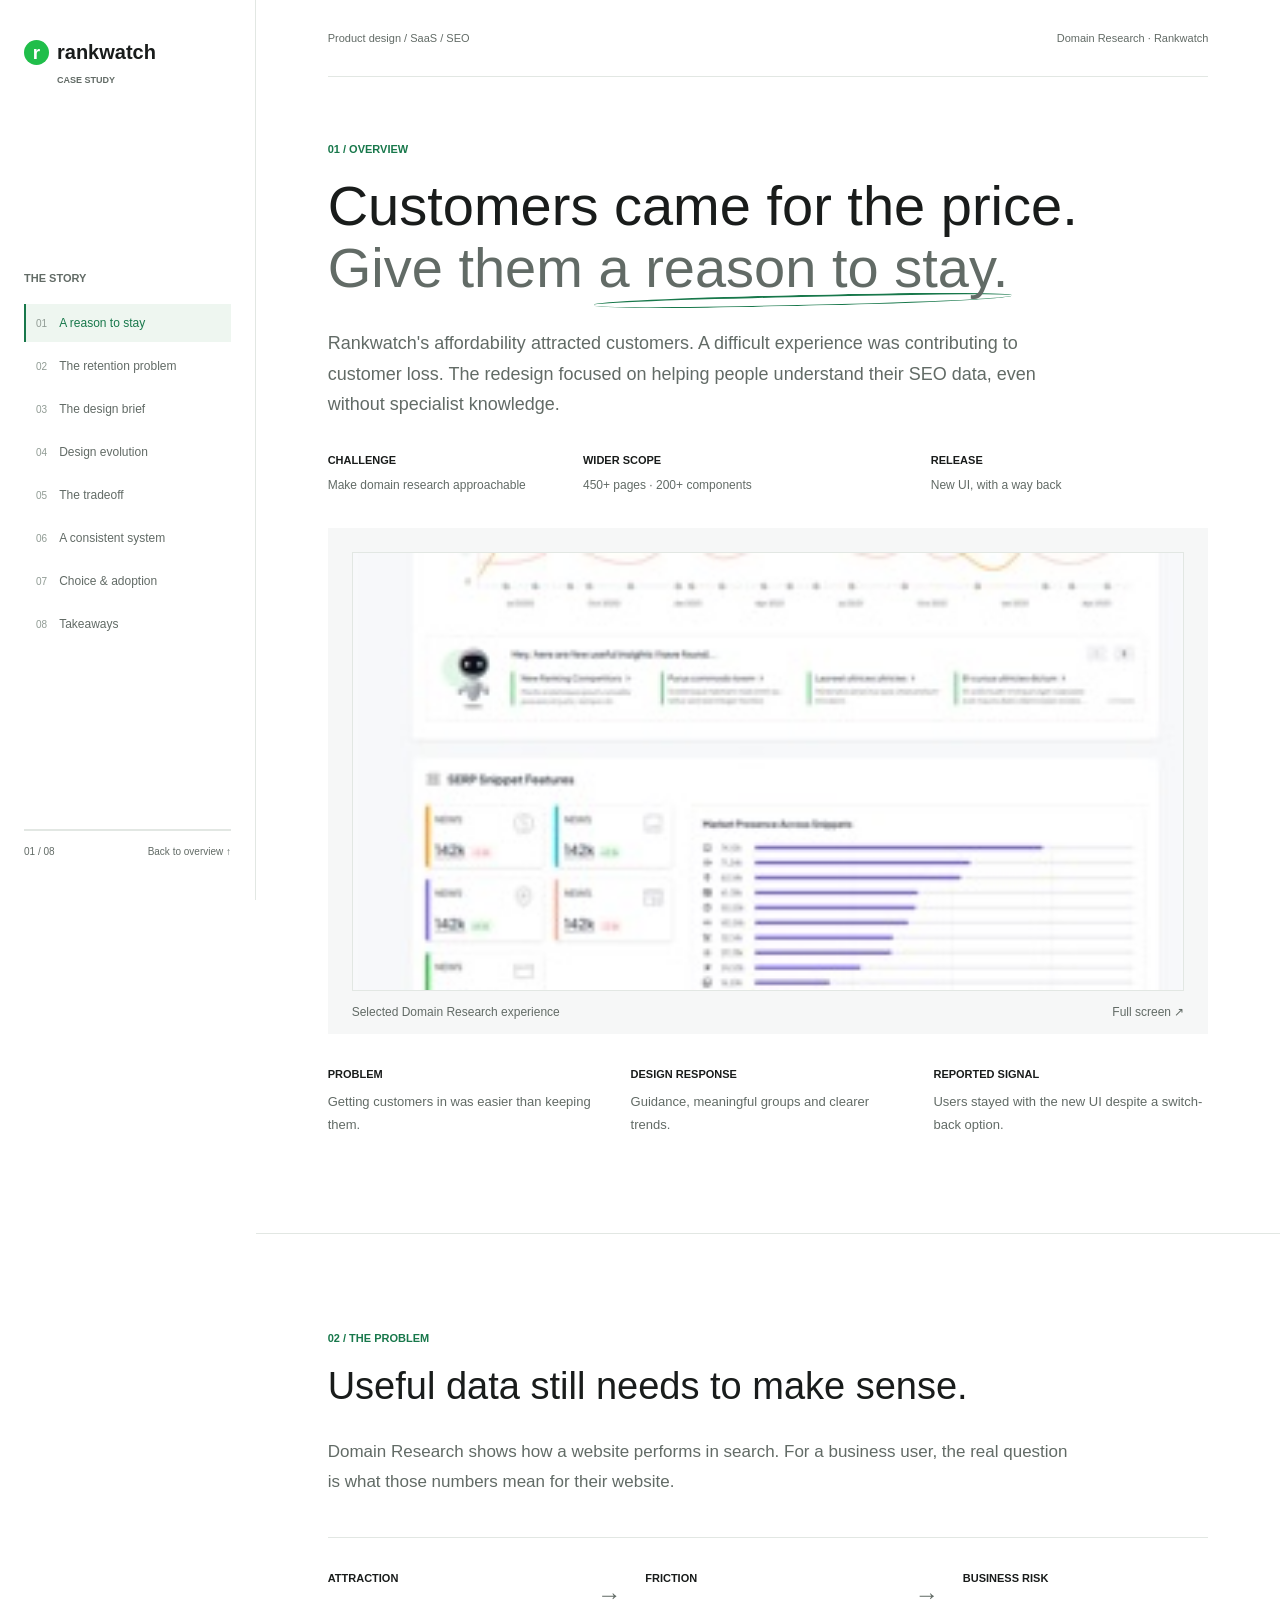
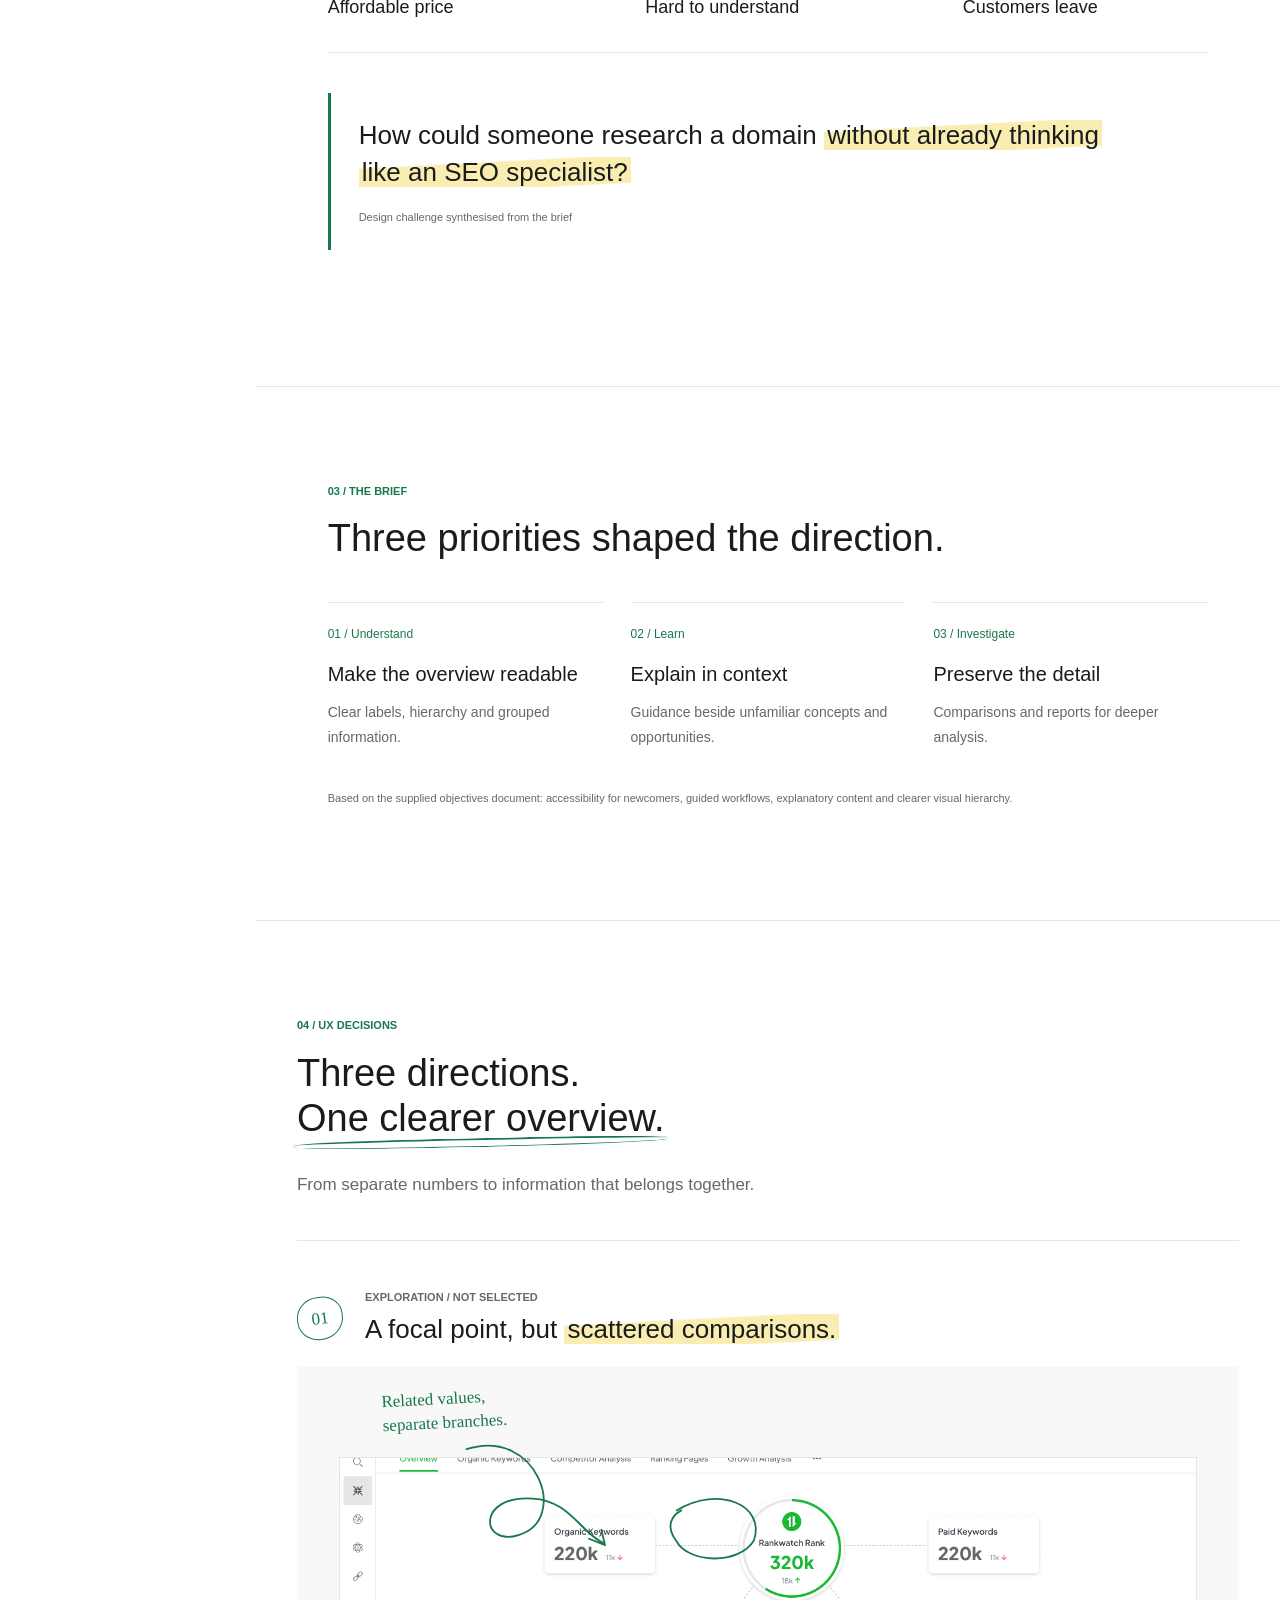
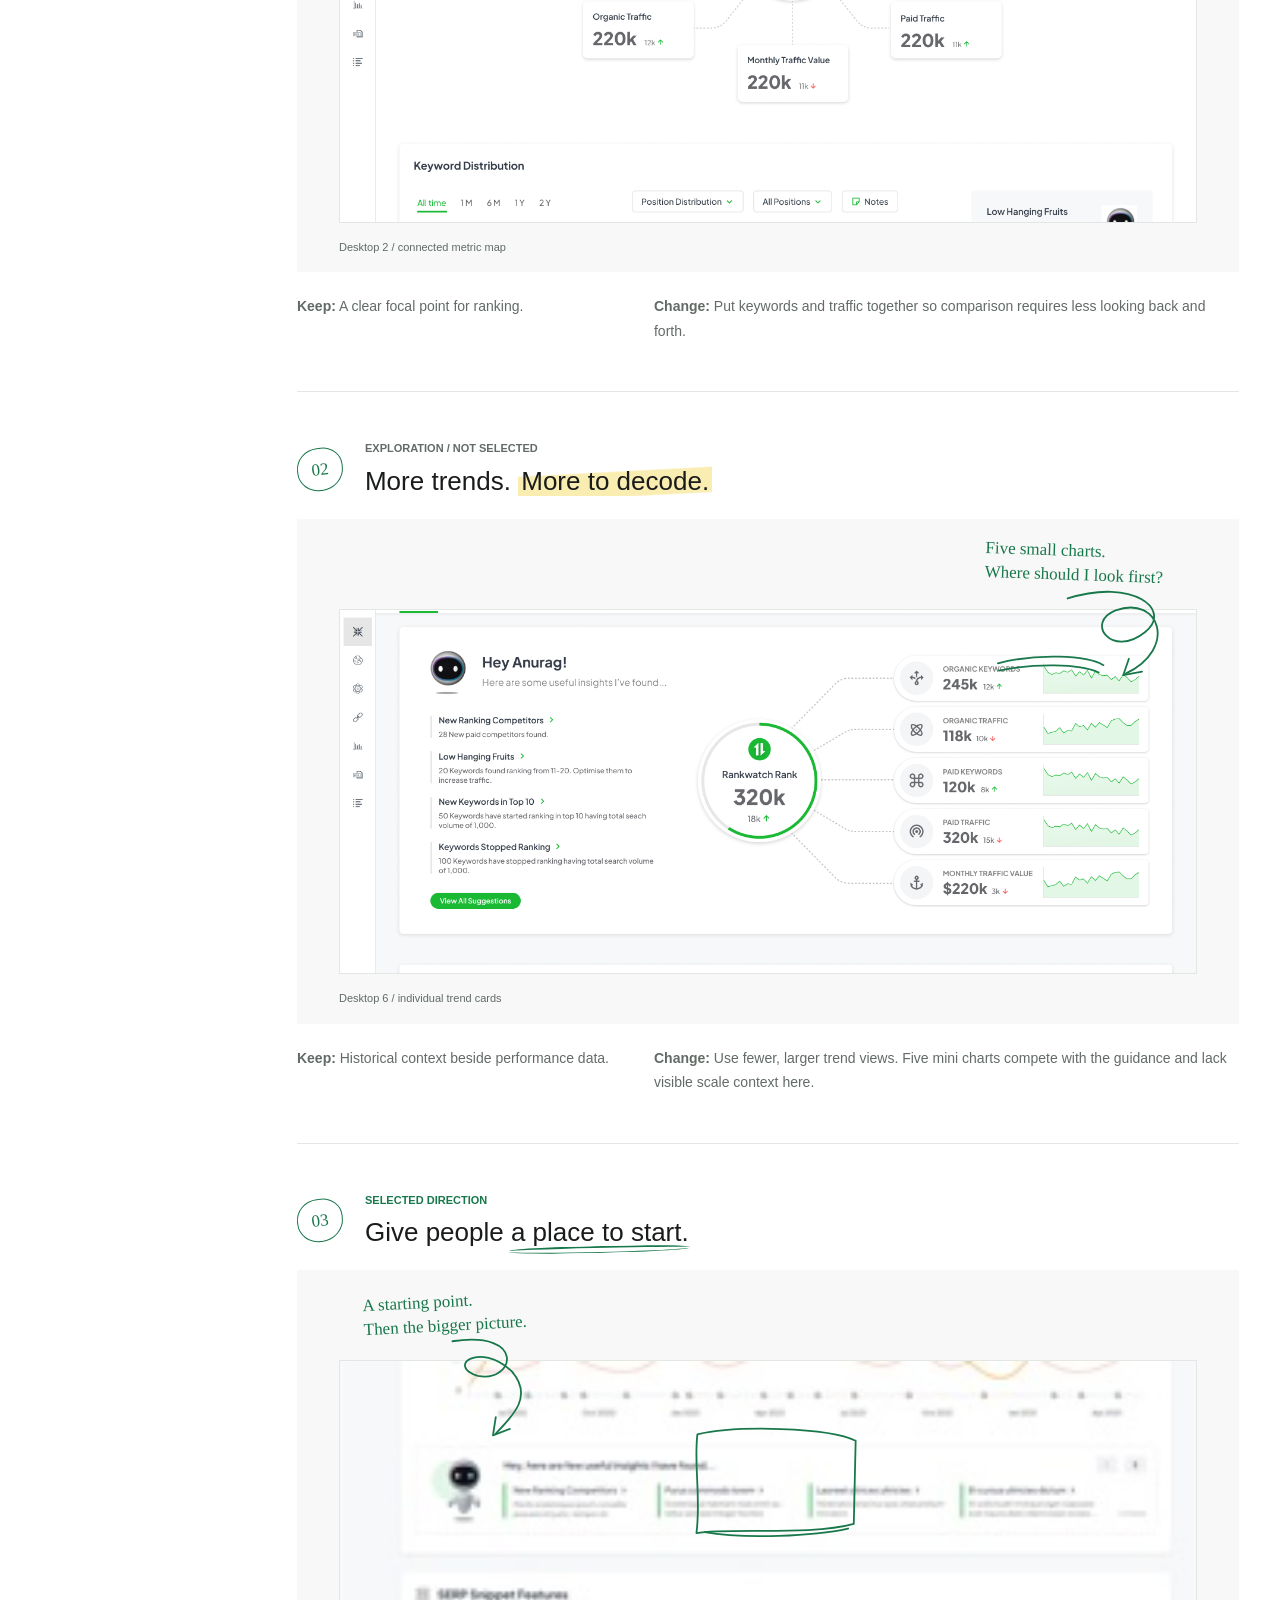
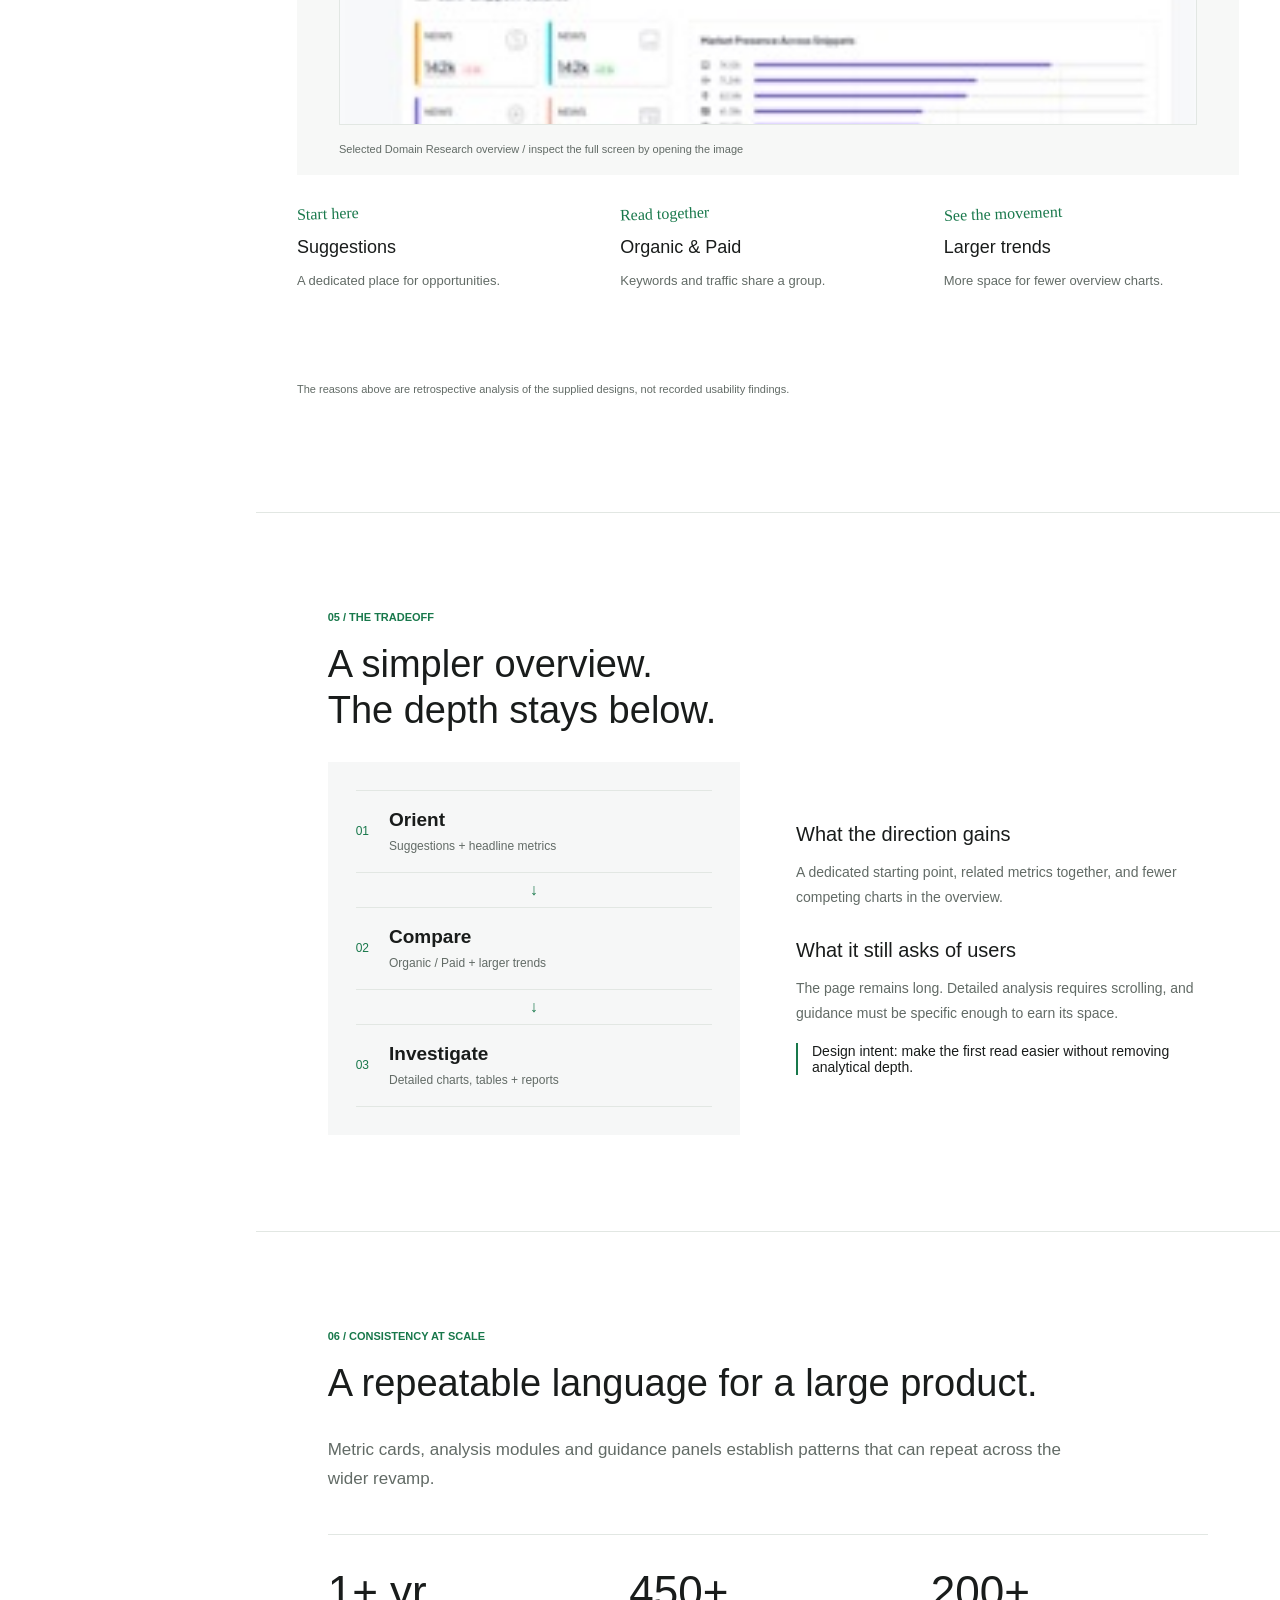
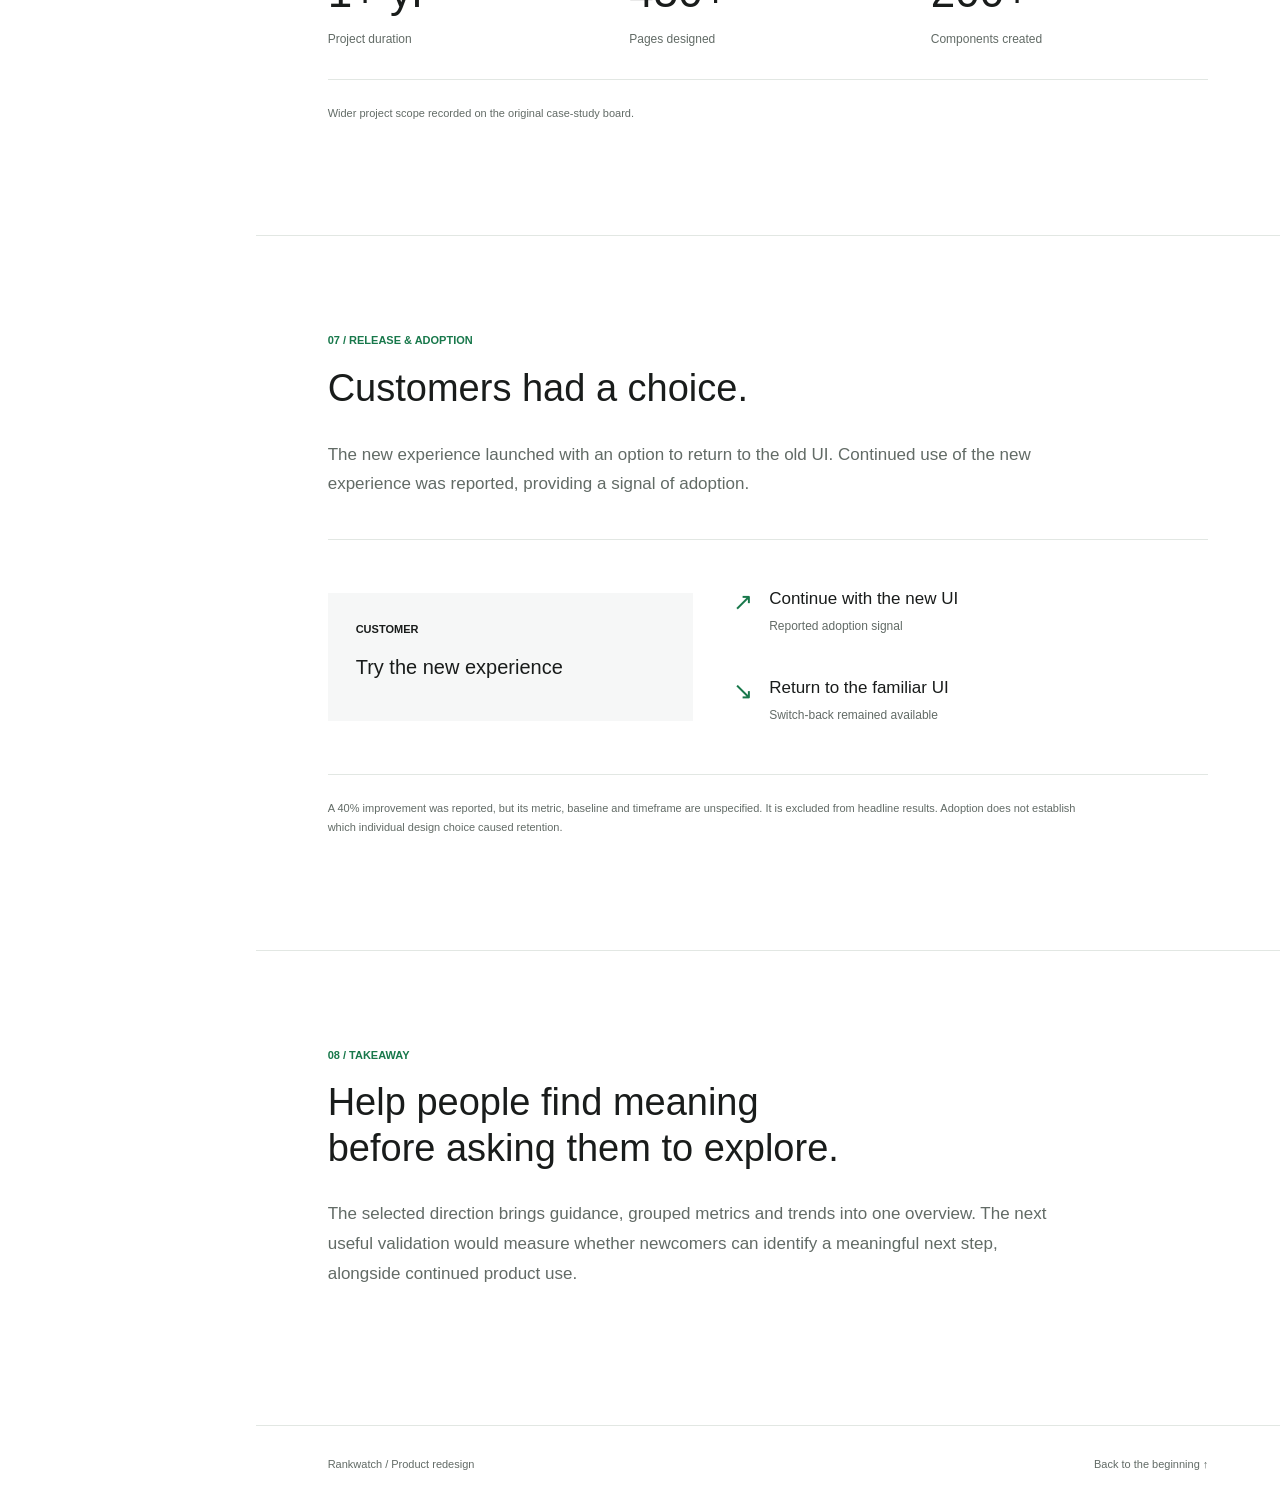
==== index.html @ 12c207bf "Add files via upload" ====
<!doctype html>
<html lang="en"><head><meta charset="utf-8"><meta name="viewport" content="width=device-width, initial-scale=1"><title>Rankwatch — A reason to stay</title><meta name="description" content="Making Domain Research more approachable through guidance, clearer hierarchy and grouped data."><link rel="stylesheet" href="styles.css"><script src="script.js" defer></script></head>
<body><a class="skip" href="#overview">Skip to case study</a>
<aside class="sidebar"><a class="wordmark" href="#overview"><span class="logo">r</span> rankwatch<span class="project-tag">CASE STUDY</span></a><div class="sidebar-middle"><p class="label">The story</p><nav aria-label="Case study chapters">
<a href="#overview"><span>01</span> A reason to stay</a><a href="#problem"><span>02</span> The retention problem</a><a href="#evidence"><span>03</span> The design brief</a><a href="#exploration"><span>04</span> Design evolution</a><a href="#decisions"><span>05</span> The tradeoff</a><a href="#system"><span>06</span> A consistent system</a><a href="#outcome"><span>07</span> Choice &amp; adoption</a><a href="#reflection"><span>08</span> Takeaways</a>
</nav></div><div class="sidebar-bottom"><div class="progress-track"><div id="progress"></div></div><p><span id="chapter-count">01 / 08</span><a href="#overview">Back to overview ↑</a></p></div></aside>
<main>
<section id="overview" class="chapter opening">
<div class="chapter-meta"><span>Product design / SaaS / SEO</span><span>Domain Research · Rankwatch</span></div>
<p class="label accent">01 / Overview</p><h1>Customers came for the price.<br><span>Give them <span class="pen-underline">a reason to stay.</span></span></h1>
<p class="lead">Rankwatch's affordability attracted customers. A difficult experience was contributing to customer loss. The redesign focused on helping people understand their SEO data, even without specialist knowledge.</p>
<div class="project-facts"><div><span class="label">Challenge</span><p>Make domain research approachable</p></div><div><span class="label">Wider scope</span><p>450+ pages · 200+ components</p></div><div><span class="label">Release</span><p>New UI, with a way back</p></div></div>
<figure class="product-image hero-image"><a href="assets/domain-research.png" target="_blank" rel="noopener"><img src="assets/domain-overview-crop.jpg" alt="Selected Domain Research screen with guidance, grouped metrics and trends" fetchpriority="high"></a><figcaption><span>Selected Domain Research experience</span><a href="assets/domain-research.png" target="_blank" rel="noopener">Full screen ↗</a></figcaption></figure>
<div class="snapshot"><div><span class="label">Problem</span><p>Getting customers in was easier than keeping them.</p></div><div><span class="label">Design response</span><p>Guidance, meaningful groups and clearer trends.</p></div><div><span class="label">Reported signal</span><p>Users stayed with the new UI despite a switch-back option.</p></div></div>
</section>
<section id="problem" class="chapter"><p class="label accent">02 / The problem</p><h2>Useful data still needs to make sense.</h2><p class="intro">Domain Research shows how a website performs in search. For a business user, the real question is what those numbers mean for their website.</p>
<div class="business-flow" aria-label="Business problem"><div><span class="label">Attraction</span><h3>Affordable price</h3></div><span aria-hidden="true">→</span><div><span class="label">Friction</span><h3>Hard to understand</h3></div><span aria-hidden="true">→</span><div><span class="label">Business risk</span><h3>Customers leave</h3></div></div>
<blockquote>How could someone research a domain <mark>without already thinking like an SEO specialist?</mark><cite>Design challenge synthesised from the brief</cite></blockquote></section>
<section id="evidence" class="chapter"><p class="label accent">03 / The brief</p><h2>Three priorities shaped the direction.</h2>
<div class="three-columns"><article><span class="number">01 / Understand</span><h3>Make the overview readable</h3><p>Clear labels, hierarchy and grouped information.</p></article><article><span class="number">02 / Learn</span><h3>Explain in context</h3><p>Guidance beside unfamiliar concepts and opportunities.</p></article><article><span class="number">03 / Investigate</span><h3>Preserve the detail</h3><p>Comparisons and reports for deeper analysis.</p></article></div>
<p class="source-note">Based on the supplied objectives document: accessibility for newcomers, guided workflows, explanatory content and clearer visual hierarchy.</p></section>
<section id="exploration" class="chapter evolution-section">
<p class="label accent">04 / UX decisions</p><h2>Three directions.<br><span class="pen-underline">One clearer overview.</span></h2>
<p class="intro">From separate numbers to information that belongs together.</p>
<article class="design-study">
<div class="study-heading"><span class="sketch-index">01</span><div><p class="label">Exploration / Not selected</p><h3>A focal point, but <mark>scattered comparisons.</mark></h3></div></div>
<figure class="annotated-study">
<div class="study-crop"><a href="assets/alternative-connected.png" target="_blank" rel="noopener"><img src="assets/alternative-connected.png" alt="Connected map exploration: organic keywords and traffic are on separate branches" loading="lazy"></a></div>
<div class="margin-note note-map">Related values,<br>separate branches.</div>
<svg class="sketch-overlay" viewBox="0 0 1000 500" preserveAspectRatio="none" aria-hidden="true"><path d="M180 90 C255 65 290 168 235 184 C195 197 190 140 250 144 C290 146 302 183 326 193"/><path d="m310 188 17 7 -4 -17"/><path d="M403 157 C447 129 498 151 485 190 C469 217 416 215 403 191 C391 175 397 163 408 157"/></svg>
<figcaption>Desktop 2 / connected metric map</figcaption>
</figure>
<div class="study-reason"><p><strong>Keep:</strong> A clear focal point for ranking.</p><p><strong>Change:</strong> Put keywords and traffic together so comparison requires less looking back and forth.</p></div>
</article>
<article class="design-study">
<div class="study-heading"><span class="sketch-index">02</span><div><p class="label">Exploration / Not selected</p><h3>More trends. <mark>More to decode.</mark></h3></div></div>
<figure class="annotated-study">
<div class="study-crop"><a href="assets/alternative-trends.png" target="_blank" rel="noopener"><img src="assets/alternative-trends.png" alt="Trend-card exploration with five individual small charts alongside the suggestions" loading="lazy"></a></div>
<div class="margin-note note-trends">Five small charts.<br>Where should I look first?</div>
<svg class="sketch-overlay" viewBox="0 0 1000 500" preserveAspectRatio="none" aria-hidden="true"><path d="M818 87 C888 64 930 100 900 124 C865 153 836 113 869 100 C916 83 935 142 880 169"/><path d="m883 153 -6 18 20 -4"/><path d="M744 158 C785 147 838 149 856 160 M745 166 C782 158 830 158 851 168"/></svg>
<figcaption>Desktop 6 / individual trend cards</figcaption>
</figure>
<div class="study-reason"><p><strong>Keep:</strong> Historical context beside performance data.</p><p><strong>Change:</strong> Use fewer, larger trend views. Five mini charts compete with the guidance and lack visible scale context here.</p></div>
</article>
<article class="design-study selected-study">
<div class="study-heading"><span class="sketch-index">03</span><div><p class="label accent">Selected direction</p><h3>Give people <span class="pen-underline">a place to start.</span></h3></div></div>
<figure class="annotated-study">
<div class="study-crop final-study-crop"><a href="assets/domain-research.png" target="_blank" rel="noopener"><img src="assets/domain-overview-crop.jpg" alt="Selected overview with suggestions, grouped organic and paid metrics and two larger trend charts" loading="lazy"></a></div>
<div class="margin-note note-final">A starting point.<br>Then the bigger picture.</div>
<svg class="sketch-overlay" viewBox="0 0 1000 500" preserveAspectRatio="none" aria-hidden="true"><path d="M165 78 C245 66 230 124 192 116 C158 105 194 78 228 111 C251 138 229 160 211 179"/><path d="m211 161 -3 20 18 -7"/><path d="M425 180 C465 170 565 172 593 187 L591 278 C546 291 459 282 424 288 C429 248 421 214 425 180"/><path d="M433 287 C476 295 549 291 585 283"/></svg>
<figcaption>Selected Domain Research overview / inspect the full screen by opening the image</figcaption>
</figure>
<div class="selected-principles"><div><span class="hand-label">Start here</span><h3>Suggestions</h3><p>A dedicated place for opportunities.</p></div><div><span class="hand-label">Read together</span><h3>Organic &amp; Paid</h3><p>Keywords and traffic share a group.</p></div><div><span class="hand-label">See the movement</span><h3>Larger trends</h3><p>More space for fewer overview charts.</p></div></div>
</article>
<p class="source-note">The reasons above are retrospective analysis of the supplied designs, not recorded usability findings.</p>
</section>
<section id="decisions" class="chapter"><p class="label accent">05 / The tradeoff</p><h2>A simpler overview.<br>The depth stays below.</h2>
<div class="tradeoff-layout"><div class="depth-diagram"><div class="depth-level"><span>01</span><div><strong>Orient</strong><small>Suggestions + headline metrics</small></div></div><span class="depth-arrow" aria-hidden="true">↓</span><div class="depth-level"><span>02</span><div><strong>Compare</strong><small>Organic / Paid + larger trends</small></div></div><span class="depth-arrow" aria-hidden="true">↓</span><div class="depth-level"><span>03</span><div><strong>Investigate</strong><small>Detailed charts, tables + reports</small></div></div></div>
<div class="tradeoff-copy"><h3>What the direction gains</h3><p>A dedicated starting point, related metrics together, and fewer competing charts in the overview.</p><h3>What it still asks of users</h3><p>The page remains long. Detailed analysis requires scrolling, and guidance must be specific enough to earn its space.</p><div class="ux-takeaway">Design intent: make the first read easier without removing analytical depth.</div></div></div></section>
<section id="system" class="chapter"><p class="label accent">06 / Consistency at scale</p><h2>A repeatable language for a large product.</h2><p class="intro">Metric cards, analysis modules and guidance panels establish patterns that can repeat across the wider revamp.</p><div class="metrics"><div><strong>1+ yr</strong><span>Project duration</span></div><div><strong>450+</strong><span>Pages designed</span></div><div><strong>200+</strong><span>Components created</span></div></div><p class="source-note">Wider project scope recorded on the original case-study board.</p></section>
<section id="outcome" class="chapter"><p class="label accent">07 / Release &amp; adoption</p><h2>Customers had a choice.</h2><p class="intro">The new experience launched with an option to return to the old UI. Continued use of the new experience was reported, providing a signal of adoption.</p>
<div class="rollout-diagram"><div class="rollout-start"><span class="label">Customer</span><h3>Try the new experience</h3></div><div class="rollout-branches"><div><span aria-hidden="true">↗</span><h3>Continue with the new UI</h3><p>Reported adoption signal</p></div><div><span aria-hidden="true">↘</span><h3>Return to the familiar UI</h3><p>Switch-back remained available</p></div></div></div>
<p class="source-note">A 40% improvement was reported, but its metric, baseline and timeframe are unspecified. It is excluded from headline results. Adoption does not establish which individual design choice caused retention.</p></section>
<section id="reflection" class="chapter"><p class="label accent">08 / Takeaway</p><h2>Help people find meaning<br>before asking them to explore.</h2><p class="intro">The selected direction brings guidance, grouped metrics and trends into one overview. The next useful validation would measure whether newcomers can identify a meaningful next step, alongside continued product use.</p>
</section>
<footer><span>Rankwatch / Product redesign</span><a href="#overview">Back to the beginning ↑</a></footer>
</main></body></html>
---- styles.css ----
:root{--paper:#fff;--surface:#f6f7f7;--ink:#191c1b;--muted:#626b66;--line:#e2e7e3;--accent:#18784b;--tint:#eef6f0;--pending:#916115;--pending-bg:#fcf7ec;--space:8px;--radius:6px;--sidebar:20%;font-family:Arial,Helvetica,sans-serif;color:var(--ink);background:var(--paper);font-size:16px;letter-spacing:0}
*{box-sizing:border-box}html{scroll-behavior:smooth}body{margin:0}a{color:inherit;text-decoration:none}a:hover{color:var(--accent)}a:focus-visible,summary:focus-visible{outline:2px solid var(--accent);outline-offset:5px}img{display:block;width:100%}p{line-height:1.75;color:var(--muted);margin:0 0 16px}h1,h2,h3{letter-spacing:0;font-weight:500;margin:0}h1{font-size:56px;line-height:1.12;max-width:900px}h1 span{color:var(--muted)}h2{font-size:38px;line-height:1.2;max-width:800px;margin-bottom:28px}h3{font-size:20px;line-height:1.35;margin-bottom:12px}strong{font-weight:600}figure{margin:0}figcaption{font-size:12px;line-height:1.6;color:var(--muted)}.label{display:block;font-size:11px;font-weight:600;text-transform:uppercase;line-height:1.6;margin-bottom:16px}.accent{color:var(--accent)}.skip{position:fixed;top:-100px;background:white;z-index:20;padding:12px}.skip:focus{top:8px}
.sidebar{position:fixed;width:var(--sidebar);height:100dvh;border-right:1px solid var(--line);padding:40px 24px;display:flex;flex-direction:column;background:white;z-index:5}.wordmark{display:flex;align-items:center;gap:8px;flex-wrap:wrap;font-size:20px;font-weight:600}.logo{width:25px;height:25px;border-radius:50%;background:#20be4a;color:white;display:grid;place-items:center;font-size:19px}.project-tag{font-size:9px;color:var(--muted);width:100%;padding-left:33px;margin-top:2px}.sidebar-middle{margin:auto 0}.sidebar nav{display:grid;gap:5px}.sidebar nav a{display:flex;gap:12px;align-items:center;font-size:12px;color:var(--muted);padding:12px 10px;border-left:2px solid transparent;transition:background .15s,color .15s}.sidebar nav a span{font-size:10px;color:#909b94;font-variant-numeric:tabular-nums}.sidebar nav a[aria-current]{color:var(--accent);background:var(--tint);border-left-color:var(--accent)}.sidebar-bottom p{display:flex;justify-content:space-between;gap:10px;font-size:10px;margin:12px 0 0}.progress-track{height:2px;background:var(--line)}#progress{height:100%;width:0;background:var(--accent)}main{margin-left:var(--sidebar)}.chapter{padding:96px 7%;border-bottom:1px solid var(--line);scroll-margin-top:24px}.opening{padding-top:32px}.chapter-meta{display:flex;justify-content:space-between;gap:16px;font-size:11px;color:var(--muted);padding-bottom:32px;border-bottom:1px solid var(--line);margin-bottom:64px}.lead{font-size:18px;line-height:1.7;max-width:730px;margin:28px 0 32px}.intro{font-size:17px;max-width:740px;margin-bottom:40px}.prose{max-width:720px}.project-facts{display:grid;grid-template-columns:1fr 1.4fr 1.2fr;gap:24px;margin:32px 0}.project-facts .label{margin-bottom:6px}.project-facts p{font-size:12px;margin:0}.product-image{background:var(--surface);padding:24px 24px 12px}.hero-image img{aspect-ratio:1.9;object-fit:cover;object-position:top;border:1px solid var(--line)}.product-image figcaption{display:flex;justify-content:space-between;gap:16px;padding-top:12px}.snapshot{display:grid;grid-template-columns:repeat(3,minmax(0,1fr));gap:28px;margin-top:32px}.snapshot .label{margin-bottom:8px}.snapshot p{font-size:13px;margin:0}
blockquote{margin:40px 0;padding:24px 0 24px 28px;border-left:3px solid var(--accent);font-size:26px;line-height:1.45;max-width:780px}cite{display:block;font-size:11px;font-style:normal;color:var(--muted);margin-top:18px}.three-columns{display:grid;grid-template-columns:repeat(3,minmax(0,1fr));gap:28px;margin:40px 0 24px}.three-columns article{border-top:1px solid var(--line);padding-top:24px}.three-columns p{font-size:14px}.number{font-size:12px;color:var(--accent);display:block;margin-bottom:20px;font-variant-numeric:tabular-nums}.source-note{font-size:11px;color:var(--muted);margin-top:24px;max-width:760px}.table-scroll{overflow:auto}table{width:100%;border-collapse:collapse;min-width:620px;text-align:left;font-size:13px;line-height:1.7}th{font-size:11px;color:var(--muted);font-weight:500;background:var(--surface)}th,td{padding:20px 18px;border-bottom:1px solid var(--line);vertical-align:top}td:first-child{font-weight:600;width:30%}.note{border-left:2px solid var(--pending);padding:20px 24px;background:var(--pending-bg);margin-top:28px}.note .label{color:var(--pending);margin-bottom:8px}.note p{font-size:13px;margin:0}.artifact-grid{display:grid;grid-template-columns:1fr 1fr;gap:24px}.artifact-grid figure>a{display:block;background:var(--surface);padding:20px}.artifact-grid img{height:360px;object-fit:cover;object-position:top;border:1px solid var(--line)}.artifact-grid figcaption{padding:20px 0}.artifact-grid .label{margin-bottom:8px}.artifact-grid figcaption p{font-size:14px}.comparison{display:grid;grid-template-columns:1fr 1fr;gap:40px;border-top:1px solid var(--line);padding-top:32px;margin-top:32px}.comparison .label{margin-bottom:12px}.comparison p{font-size:14px}details{border-top:1px solid var(--line);border-bottom:1px solid var(--line);padding:20px 0;margin-top:28px}summary{font-size:13px;cursor:pointer}details p{font-size:13px;margin:16px 0 0;max-width:730px}.decision{display:grid;grid-template-columns:1fr 1.15fr;gap:36px;padding:40px 0;border-top:1px solid var(--line)}.decision p{font-size:14px}.crop{background:var(--surface);padding:12px;align-self:start}.crop img{height:330px;object-fit:cover;object-position:top}.guidance-crop img{object-position:center 13%}.competitor-crop img{object-position:bottom}.metrics{display:grid;grid-template-columns:repeat(3,1fr);gap:24px;border-top:1px solid var(--line);border-bottom:1px solid var(--line);padding:32px 0}.metrics strong{display:block;font-size:44px;font-weight:500;margin-bottom:12px}.metrics span{font-size:12px;color:var(--muted)}.result{display:grid;grid-template-columns:1fr 1fr;gap:40px;background:var(--tint);padding:40px;margin-bottom:40px}.result strong{display:block;font-size:80px;font-weight:500;line-height:1.1;margin:18px 0}.result h3{font-size:18px}.result>p{align-self:end;font-size:13px;margin:0}.result .label{color:var(--accent)}.confirmation-list{padding:28px 0;border-top:1px solid var(--line)}ul{padding-left:20px;color:var(--muted);font-size:14px;line-height:2}.closing{display:flex;justify-content:space-between;gap:24px;margin-top:40px;font-size:13px;color:var(--accent)}footer{padding:32px 7%;display:flex;justify-content:space-between;gap:20px;color:var(--muted);font-size:11px}
.system-page{max-width:1000px;margin:0 auto;padding:64px 32px}.system-page header{display:flex;justify-content:space-between;border-bottom:1px solid var(--line);padding-bottom:24px;margin-bottom:64px;font-size:13px}.system-page section{padding:40px 0;border-bottom:1px solid var(--line)}.system-page h1{font-size:48px;margin-bottom:24px}.swatches{display:grid;grid-template-columns:repeat(6,1fr);gap:16px}.swatch i{display:block;height:72px;background:var(--swatch);border:1px solid var(--line);border-radius:var(--radius);margin-bottom:12px}.swatch span{display:block;font-size:11px;line-height:1.8}.type-sample{padding:20px 0}.token-row{display:flex;align-items:end;gap:24px;flex-wrap:wrap}.token-row div{font-size:12px}.token-row i{display:block;background:var(--tint);width:var(--size);height:var(--size);margin-bottom:12px}
@media(min-width:1600px){.chapter{padding-left:9%;padding-right:9%}}@media(max-width:1100px){:root{--sidebar:23%}.sidebar{padding:28px 14px}.sidebar nav a{font-size:11px;padding:10px 6px;gap:7px}h1{font-size:44px}h2{font-size:32px}.chapter{padding:72px 6%}.opening{padding-top:28px}.decision{grid-template-columns:1fr}.crop img{height:420px}.chapter-meta{margin-bottom:44px}.project-facts{grid-template-columns:1fr 1fr}.result{padding:28px}.sidebar-bottom p{flex-direction:column}}
@media(max-width:720px){.sidebar{position:sticky;top:0;width:100%;height:auto;padding:14px 18px;border-right:0;border-bottom:1px solid var(--line)}.wordmark{font-size:16px;flex-wrap:nowrap}.logo{width:21px;height:21px;font-size:16px}.project-tag{width:auto;padding-left:6px;font-size:8px}.sidebar-middle{margin:12px 0 0}.sidebar-middle>.label,.sidebar-bottom{display:none}.sidebar nav{display:flex;overflow-x:auto;gap:8px;scrollbar-width:none}.sidebar nav a{flex-shrink:0;padding:8px 10px;border-left:0;border-bottom:2px solid transparent;font-size:11px}.sidebar nav a[aria-current]{border-bottom-color:var(--accent)}main{margin:0}.chapter{padding:56px 22px;scroll-margin-top:112px}.opening{padding-top:24px}.chapter-meta{font-size:10px;margin-bottom:36px;padding-bottom:20px}h1{font-size:36px}h2{font-size:28px}h3{font-size:19px}.lead,.intro{font-size:16px}.project-facts{gap:16px}.project-facts div:last-child{grid-column:1/-1}.product-image{padding:10px}.hero-image img{aspect-ratio:1.25}.product-image figcaption{font-size:10px}.snapshot,.three-columns,.comparison,.result,.artifact-grid{grid-template-columns:1fr}.snapshot{gap:20px}.snapshot>div{padding-top:16px;border-top:1px solid var(--line)}blockquote{font-size:22px;padding-left:20px}.artifact-grid img{height:360px}.comparison{gap:24px}.decision{gap:16px}.crop img{height:300px}.metrics{gap:12px}.metrics strong{font-size:32px}.metrics span{font-size:10px}.result strong{font-size:64px}.result{gap:16px}.closing,footer{flex-direction:column}.swatches{grid-template-columns:repeat(2,1fr)}.system-page{padding:32px 22px}.system-page h1{font-size:36px}}
.decision-path{display:grid;grid-template-columns:1fr auto 1fr auto 1fr;gap:16px;align-items:center;margin:32px 0 16px;padding:24px 0;border-top:1px solid var(--line);border-bottom:1px solid var(--line)}.decision-path .label{margin-bottom:8px}.decision-path strong{font-size:15px;line-height:1.5;display:block}.path-arrow{font-size:24px;color:var(--muted)}.path-final{color:var(--accent)}.ux-takeaway{border-left:2px solid var(--accent);padding-left:14px;color:var(--ink);margin-top:18px}.final-direction{margin-top:32px;padding:28px;background:var(--tint)}.final-direction>.three-columns{margin-top:24px}.final-direction>p{font-size:14px;margin-bottom:0}@media(max-width:720px){.decision-path{grid-template-columns:1fr;gap:12px}.path-arrow{transform:rotate(90deg);width:max-content}.final-direction{padding:20px}}
.alternative-screen img{height:auto;aspect-ratio:1.32;object-fit:cover;object-position:top}.selected-screen{margin-top:32px}.selected-screen img{aspect-ratio:1.75;object-fit:cover;object-position:top}@media(max-width:720px){.selected-screen img{aspect-ratio:1.15}}
.business-flow{display:grid;grid-template-columns:1fr auto 1fr auto 1fr;align-items:center;gap:24px;padding:32px 0;border-block:1px solid var(--line)}.business-flow .label{margin-bottom:8px}.business-flow h3{margin:0;font-size:18px}.business-flow>span{font-size:24px;color:var(--muted)}
.evolution-section{padding-inline:4%}.evolution{position:relative}.evolution-stage{position:sticky;top:24px;min-height:500px;background:var(--paper);display:grid;grid-template-columns:minmax(135px,1fr) minmax(0,2.8fr) minmax(135px,1fr);align-items:center;gap:20px;padding:24px 0;z-index:2}.evolution-copy h3{font-size:20px}.evolution-copy p{font-size:13px;line-height:1.65}.evolution-copy .label{font-size:10px}.evolution-screen{min-width:0;border:1px solid var(--line);border-radius:6px;overflow:hidden;background:var(--surface)}.screen-top{display:flex;justify-content:space-between;align-items:center;padding:14px;font-size:10px;color:var(--muted);border-bottom:1px solid var(--line)}.stage-dots{display:flex;gap:5px}.stage-dots i{display:block;width:5px;height:5px;border-radius:50%;background:var(--line)}.stage-dots .is-active{background:var(--accent)}.screen-window{position:relative;aspect-ratio:1.2;overflow:hidden}.screen-window img{width:100%;height:100%;object-fit:cover;object-position:top}.annotation{position:absolute;display:grid;place-items:center;background:var(--accent);color:white;border:2px solid white;box-shadow:0 0 0 1px var(--accent);border-radius:50%;width:24px;height:24px;font-size:11px;transform:translate(-50%,-50%)}.annotation-key{padding:12px;display:grid;gap:6px;font-size:10px;color:var(--muted);min-height:52px}.evolution-steps{position:relative;padding-top:8vh}.evolution-step{min-height:65vh;padding-top:24px;border-top:1px solid var(--line);max-width:55%;margin-left:auto}.evolution-step>span{font-size:11px;color:var(--accent);display:block;margin-bottom:12px}.evolution-step h3{font-size:18px}.evolution-step p{font-size:13px}.evolution-step:last-child{min-height:75vh}.evolution-step:not(.is-active){color:var(--muted)}.tradeoff-layout{display:grid;grid-template-columns:1fr 1fr;gap:56px;align-items:center}.depth-diagram{padding:28px;background:var(--surface)}.depth-level{display:flex;gap:20px;align-items:center;border-block:1px solid var(--line);padding:18px 0}.depth-level>span{font-size:12px;color:var(--accent)}.depth-level strong{display:block;font-size:19px;margin-bottom:5px}.depth-level small{color:var(--muted);font-size:12px}.depth-arrow{display:block;color:var(--accent);text-align:center;padding:8px}.tradeoff-copy p{font-size:14px}.tradeoff-copy h3:not(:first-child){margin-top:28px}.tradeoff-copy .ux-takeaway{font-size:14px}.rollout-diagram{display:grid;grid-template-columns:1fr 1.3fr;align-items:center;gap:40px;padding:28px 0;border-block:1px solid var(--line)}.rollout-start{background:var(--surface);padding:28px}.rollout-branches>div{position:relative;padding:20px 0 20px 36px}.rollout-branches>div>span{position:absolute;left:0;font-size:24px;color:var(--accent)}.rollout-branches h3{font-size:17px;margin-bottom:5px}.rollout-branches p{font-size:12px;margin:0}
@media(max-width:1100px){.evolution-stage{grid-template-columns:minmax(120px,1fr) minmax(0,2.2fr) minmax(120px,1fr);gap:12px}.evolution-copy h3{font-size:17px}.evolution-copy p{font-size:12px}.tradeoff-layout{gap:28px}}
@media(max-width:850px){.evolution-stage{grid-template-columns:1fr 1fr;gap:16px;top:12px;min-height:0}.evolution-screen{grid-column:1/-1;grid-row:1;max-width:510px;width:100%;margin:auto}.screen-window{aspect-ratio:1.7}.evolution-copy h3{font-size:16px}.evolution-copy p{font-size:12px;margin-bottom:8px}.evolution-copy .label{margin-bottom:8px}.evolution-step{max-width:70%;min-height:75vh}.evolution-step:last-child{min-height:85vh}}
@media(max-width:720px){.business-flow{grid-template-columns:1fr;gap:16px}.business-flow>span{transform:rotate(90deg);width:max-content}.evolution-section{padding-inline:18px}.evolution-stage{top:108px;padding:12px 0;gap:12px}.evolution-copy h3{font-size:15px}.evolution-copy p{font-size:11px;line-height:1.5}.evolution-copy .label{font-size:9px}.evolution-copy .ux-takeaway{padding-left:8px;margin-top:8px}.screen-top{padding:10px}.annotation-key{font-size:9px;padding:8px;min-height:44px}.screen-window{aspect-ratio:1.6}.evolution-step{max-width:85%;min-height:80vh}.tradeoff-layout,.rollout-diagram{grid-template-columns:1fr;gap:24px}.rollout-diagram{padding-top:0}.depth-diagram{padding:20px}}
@media(max-height:650px){.evolution-stage{position:relative;top:0}.evolution-step{min-height:50vh}}
/* A single track controls the pinned panel and all three comparison states. */
.evolution{min-height:0}
.evolution-stage{position:sticky;top:var(--evolution-top,24px);height:var(--available-height,calc(100dvh - 48px));min-height:0;max-height:none;padding:16px 0;align-items:center}
.evolution-screen{width:100%;max-width:none}
.screen-window{aspect-ratio:auto;height:min(34vw,calc(var(--available-height,80dvh) - 125px));min-height:120px}
.evolution-steps{position:absolute;width:1px;height:1px;overflow:hidden;clip-path:inset(50%);padding:0}
.version-controls{display:flex;gap:6px}
.version-controls button{font:inherit;font-size:11px;cursor:pointer;width:30px;height:28px;border:1px solid var(--line);border-radius:4px;background:var(--paper);color:var(--muted)}
.version-controls button.is-active{background:var(--accent);border-color:var(--accent);color:white}
.version-controls button:focus-visible{outline:2px solid var(--accent);outline-offset:3px}
@media(max-width:850px){.evolution-stage{grid-template-columns:1fr 1fr;grid-template-rows:auto auto;align-content:center;gap:14px}.evolution-screen{max-width:510px}.screen-window{height:min(32vw,calc(var(--available-height,80dvh) * .43))}.evolution-copy .ux-takeaway{margin-bottom:0}}
@media(max-height:650px) and (min-width:851px){.evolution-copy p{font-size:11px;line-height:1.5}.evolution-copy h3{font-size:16px}.evolution-copy .label{margin-bottom:8px}.screen-window{height:calc(var(--available-height,80dvh) - 125px)}}
@media(max-width:850px) and (max-height:650px){.evolution-stage{gap:8px}.screen-window{min-height:70px;height:calc(var(--available-height,80dvh) * .28)}.evolution-copy p{font-size:10px;line-height:1.35}.evolution-copy h3{font-size:13px;margin-bottom:5px}.evolution-copy .label{font-size:8px;margin-bottom:4px}.annotation-key{min-height:0;padding:6px}.screen-top{padding:6px}}
/* Editorial marks stay selective so the product evidence remains legible. */
mark{background:linear-gradient(177deg,transparent 25%,#f9edb2 29%,#f9edb2 88%,transparent 92%);color:inherit;padding:0 .12em;box-decoration-break:clone;-webkit-box-decoration-break:clone}
.pen-underline{position:relative;display:inline-block;isolation:isolate}
.pen-underline:after{content:"";position:absolute;left:-1%;bottom:-.11em;width:102%;height:.15em;border-top:2px solid var(--accent);border-bottom:1px solid var(--accent);border-radius:47% 39% 54% 43%;transform:rotate(-1.2deg);pointer-events:none;z-index:-1}
.design-study{padding:48px 0;border-top:1px solid var(--line)}
.study-heading{display:flex;gap:22px;align-items:center;margin-bottom:20px}
.study-heading .label{margin-bottom:6px}.study-heading h3{font-size:26px;margin:0}
.sketch-index{flex-shrink:0;font-size:17px;font-family:"Bradley Hand","Segoe Print","Comic Sans MS",cursive;border:1.5px solid var(--accent);border-radius:48% 43% 51% 46%;width:46px;height:43px;display:grid;place-items:center;color:var(--accent);transform:rotate(-7deg)}
.annotated-study{position:relative;padding:90px 42px 0;background:#f7f8f7}
.study-crop{aspect-ratio:2.35;overflow:hidden;border:1px solid var(--line);background:white}
.study-crop img{width:100%;height:auto;display:block;transform:translateY(-14.5%)}
.final-study-crop img{transform:none}
.annotated-study figcaption{padding:16px 0;font-size:11px}
.sketch-overlay{position:absolute;inset:0 0 auto;width:100%;height:calc(100% - 48px);pointer-events:none;overflow:visible}
.sketch-overlay path{fill:none;stroke:var(--accent);stroke-width:1.8;stroke-linecap:round;stroke-linejoin:round;vector-effect:non-scaling-stroke}
.margin-note,.hand-label{font-family:"Bradley Hand","Segoe Print","Comic Sans MS",cursive;font-size:17px;line-height:1.4;color:var(--accent)}
.margin-note{position:absolute;top:20px;max-width:45%;transform:rotate(-3deg)}.note-map{left:9%}.note-trends{right:8%;transform:rotate(2deg)}.note-final{left:7%}
.study-reason{display:grid;grid-template-columns:1fr 1.8fr;gap:32px;padding-top:22px}.study-reason p{font-size:14px;margin:0}
.selected-principles{display:grid;grid-template-columns:repeat(3,1fr);gap:28px;padding-top:28px}
.selected-principles h3{font-size:18px;margin:10px 0}.selected-principles p{font-size:13px}.hand-label{display:inline-block;font-size:16px;transform:rotate(-2deg)}
@media(max-width:720px){.study-heading{gap:14px}.study-heading h3{font-size:22px}.annotated-study{padding:75px 12px 0}.study-crop{aspect-ratio:1.55}.sketch-overlay{height:calc(100% - 60px)}.margin-note{font-size:14px;top:14px;max-width:68%}.study-reason,.selected-principles{grid-template-columns:1fr;gap:16px}.selected-principles>div{border-bottom:1px solid var(--line)}.design-study{padding:32px 0}.sketch-index{width:36px;height:35px;font-size:14px}}
@media(max-width:720px){
  main,.chapter,.study-heading>div,.project-facts>div{min-width:0}
  .chapter{padding:44px 20px}
  .opening{padding-top:20px}
  h1{font-size:34px;line-height:1.18}
  h2{font-size:27px;line-height:1.25}
  h1,h2,h3,p,figcaption{overflow-wrap:break-word}
  .pen-underline{display:inline;box-decoration-break:clone;-webkit-box-decoration-break:clone;text-decoration:underline;text-decoration-color:var(--accent);text-decoration-thickness:2px;text-underline-offset:6px}
  .pen-underline:after{display:none}
  .sidebar{padding:12px 16px}
  .sidebar nav{max-width:100%;scroll-padding-inline:8px}
  .sidebar nav a{min-height:44px;font-size:12px;align-items:center}
  .sidebar-middle{margin-top:8px}
  .chapter-meta{flex-wrap:wrap;gap:8px}
  .project-facts{grid-template-columns:1fr;gap:16px}
  .project-facts div:last-child{grid-column:auto}
  .project-facts p{font-size:13px}
  .product-image figcaption{flex-wrap:wrap}
  .product-image figcaption a{padding:6px 0}
  .study-heading{align-items:flex-start}
  .study-heading h3{font-size:21px;line-height:1.4}
  .annotated-study{padding:70px 10px 0}
  .study-crop{aspect-ratio:2.35}
  .margin-note{max-width:75%;font-size:14px}
  .annotated-study figcaption{font-size:11px;line-height:1.6}
  .study-reason p,.tradeoff-copy p{font-size:15px}
  .business-flow{gap:12px}
  .metrics{grid-template-columns:repeat(3,minmax(0,1fr));gap:10px;padding:24px 0}
  .metrics strong{font-size:29px}
  .metrics span{font-size:11px;line-height:1.5;display:block}
  .rollout-start{padding:22px}
  footer{padding:24px 20px}
  footer a{display:inline-flex;align-items:center;min-height:44px}
}
@media(max-width:360px){h1{font-size:30px}h2{font-size:25px}.chapter{padding-inline:16px}.study-heading{gap:10px}.metrics strong{font-size:26px}}
@media(prefers-reduced-motion:reduce){html{scroll-behavior:auto}*{transition:none!important}}
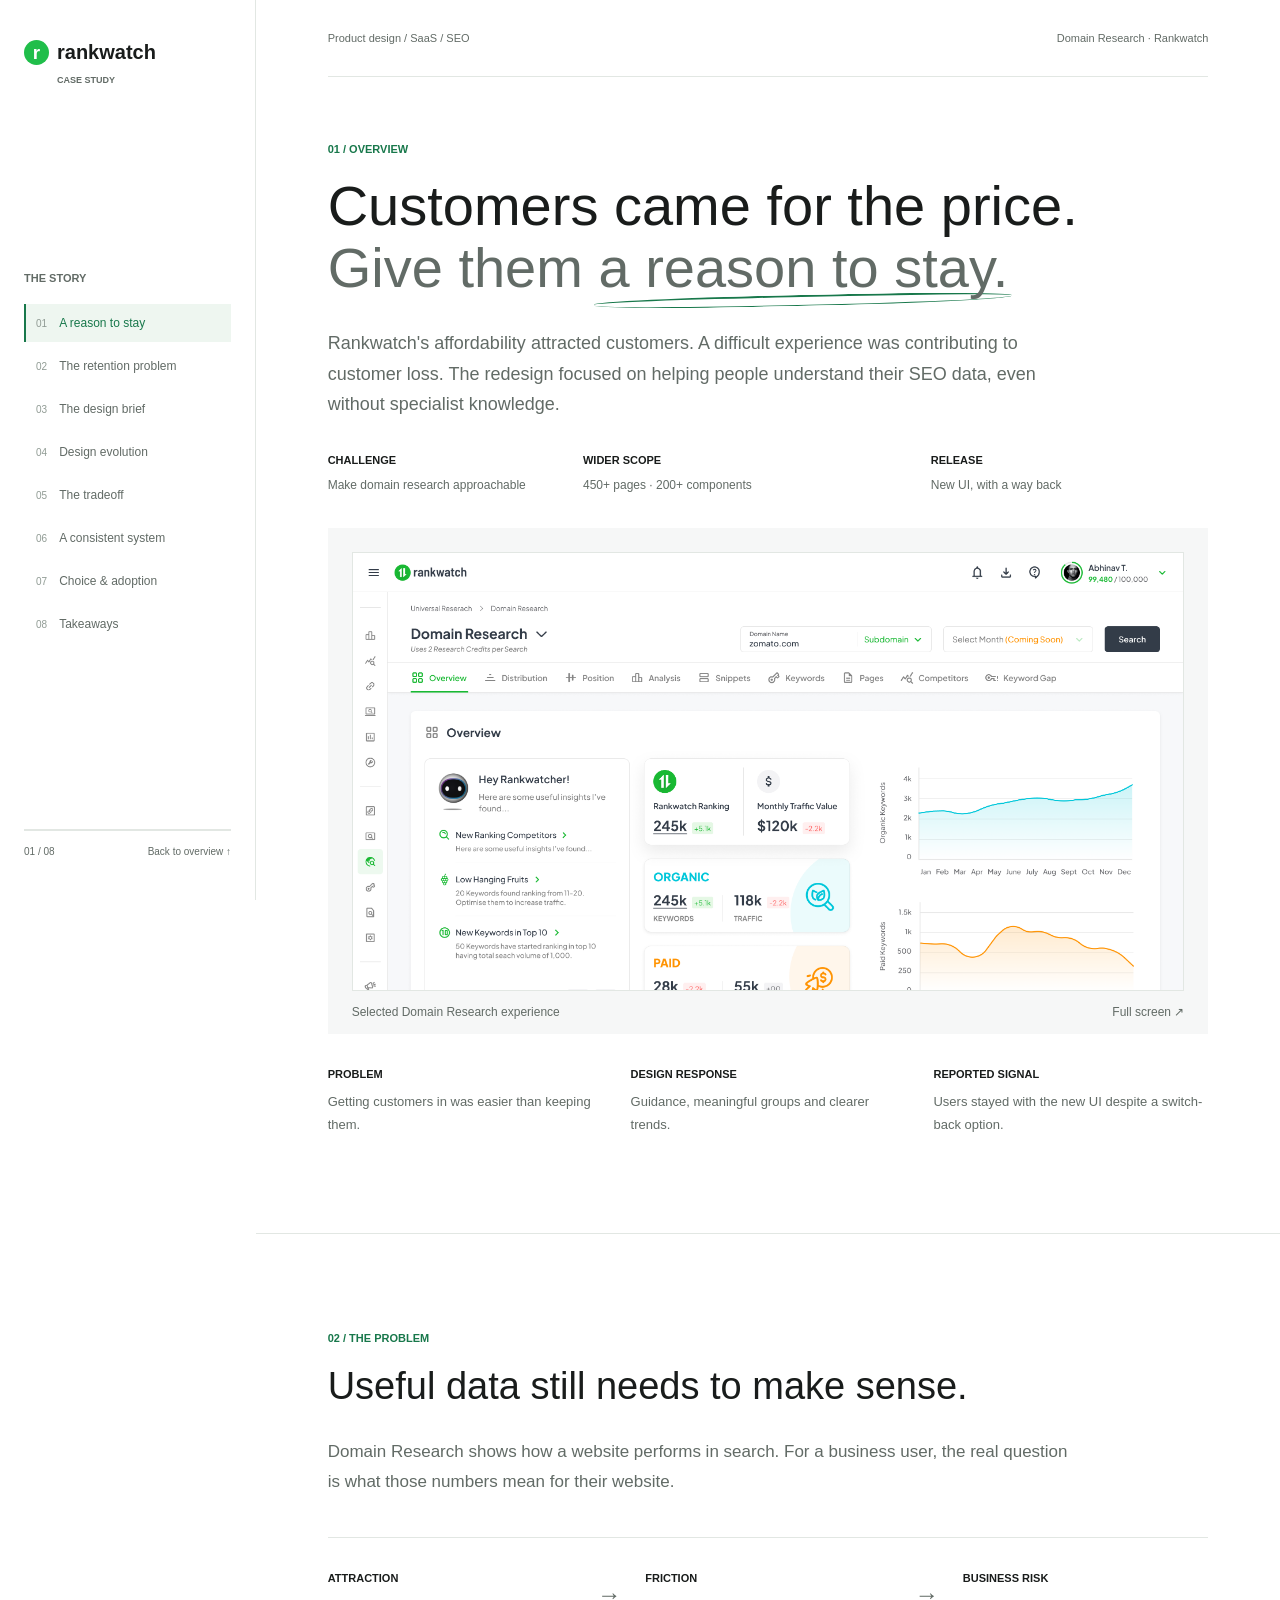
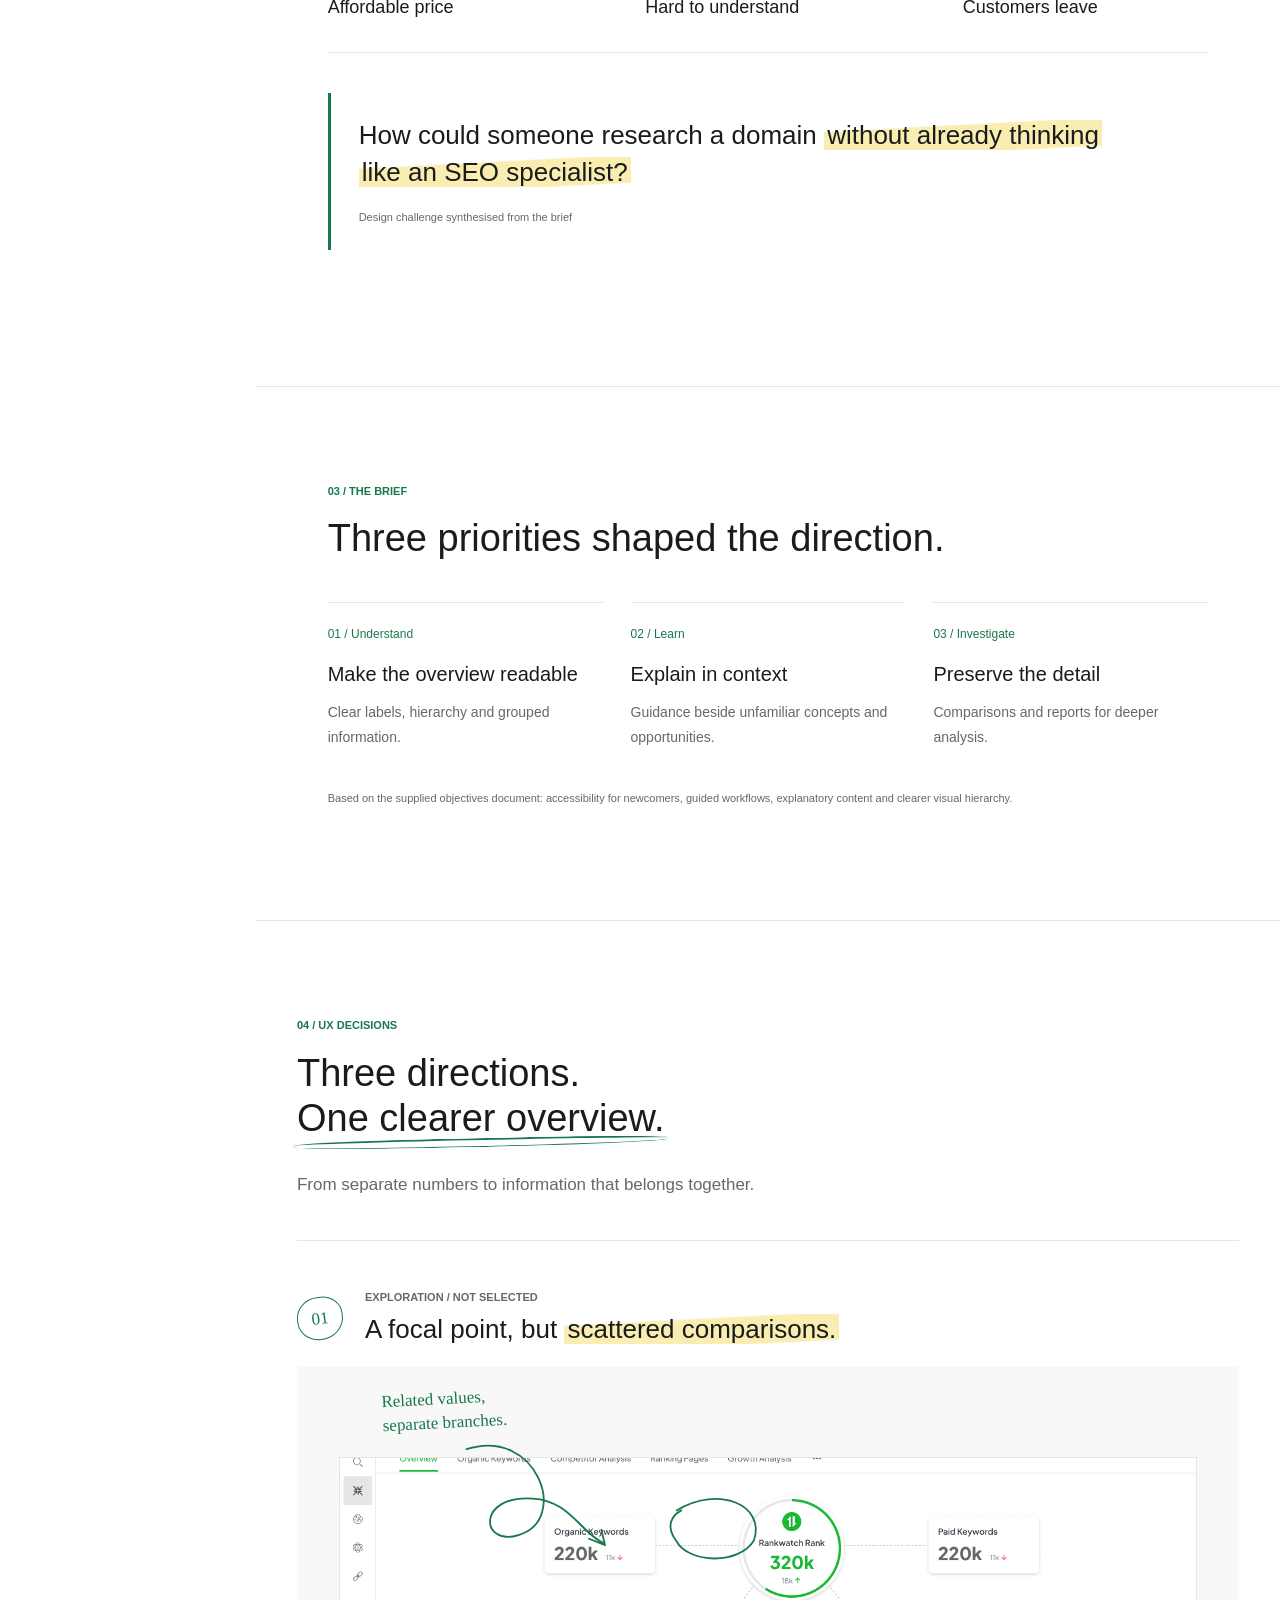
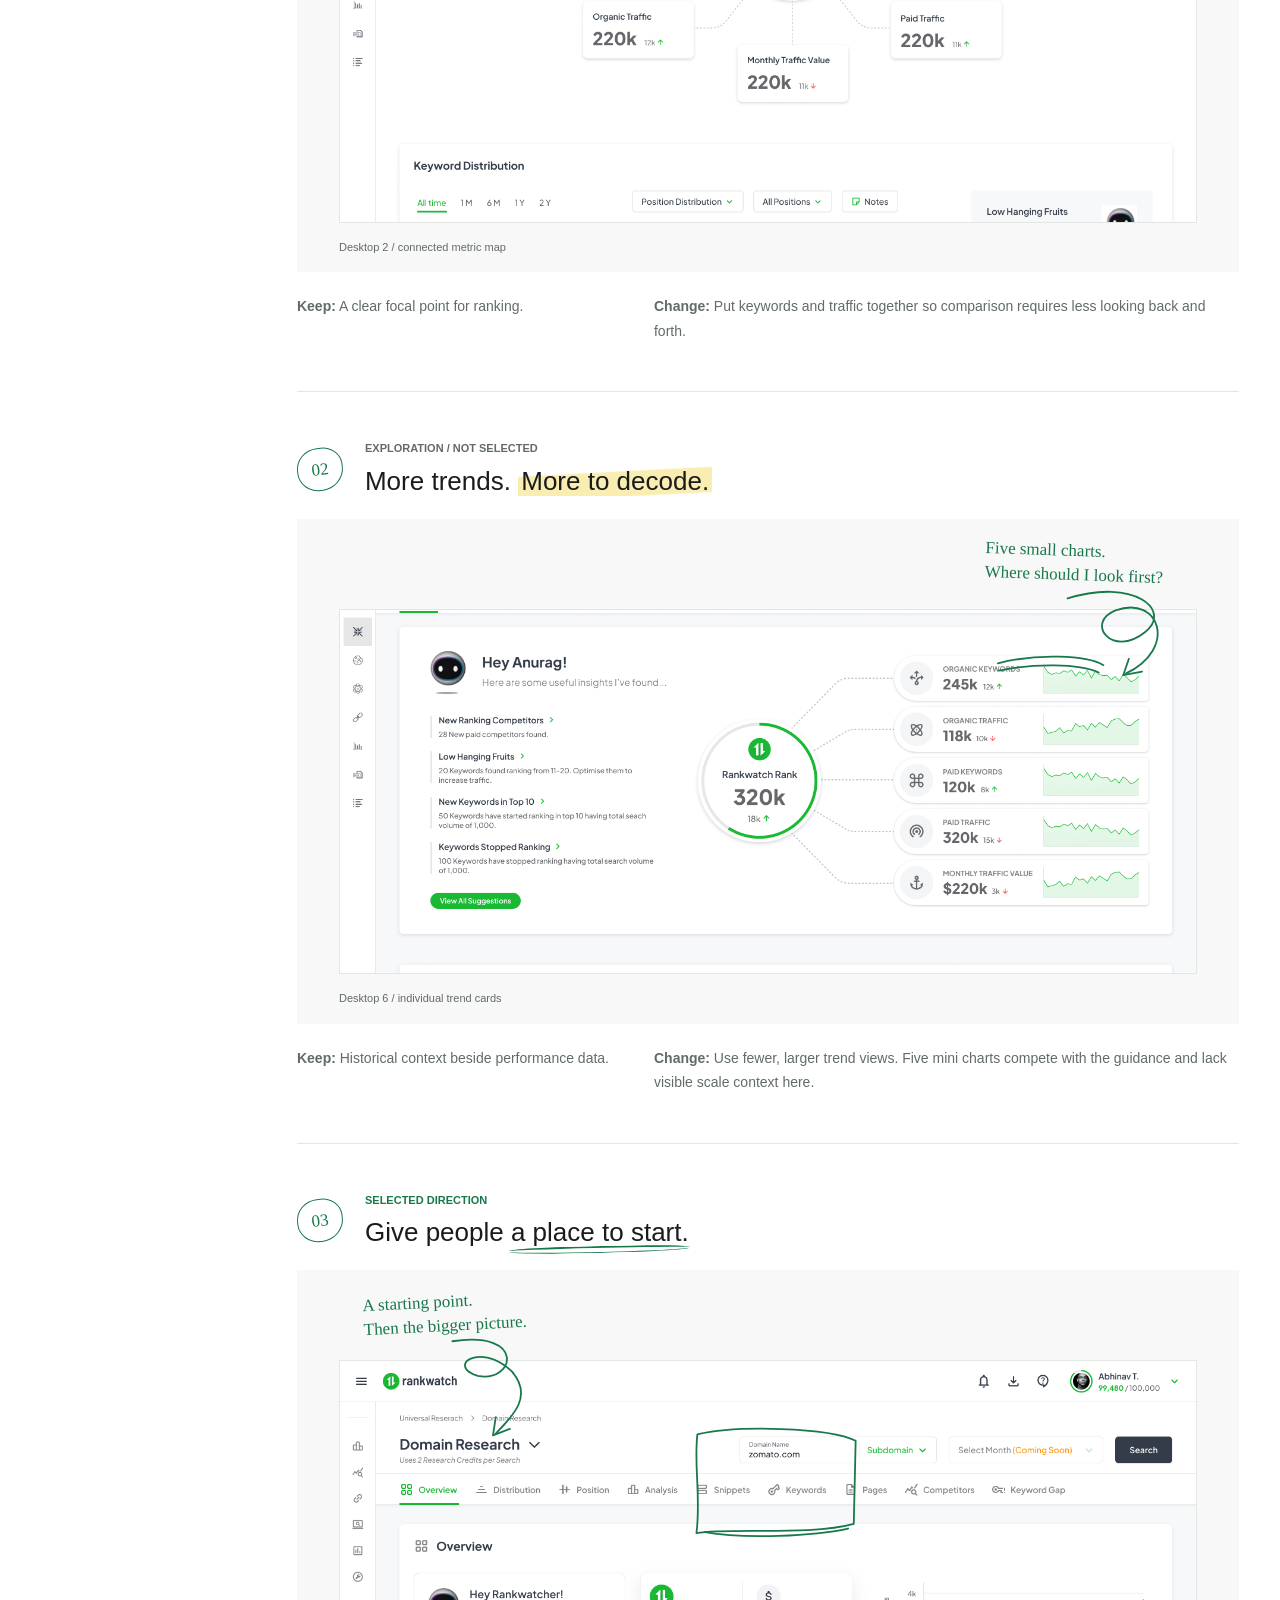
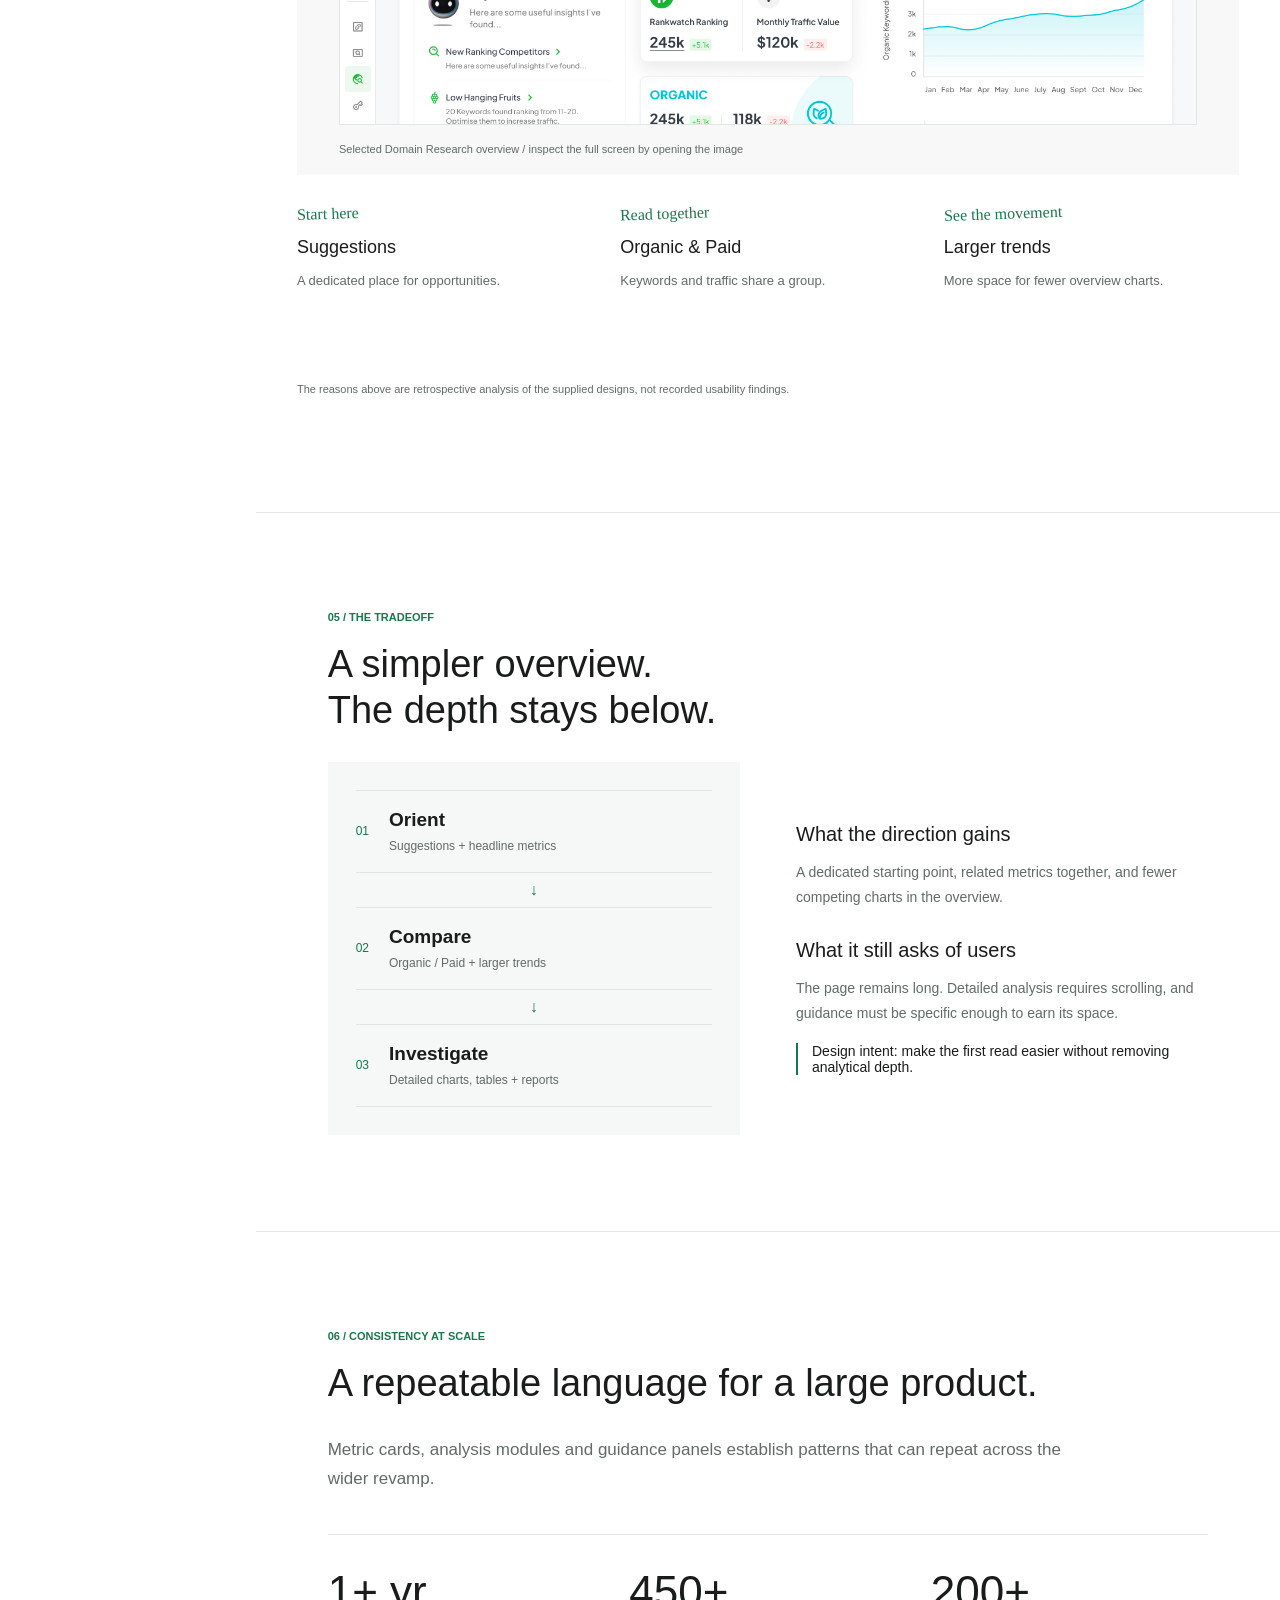
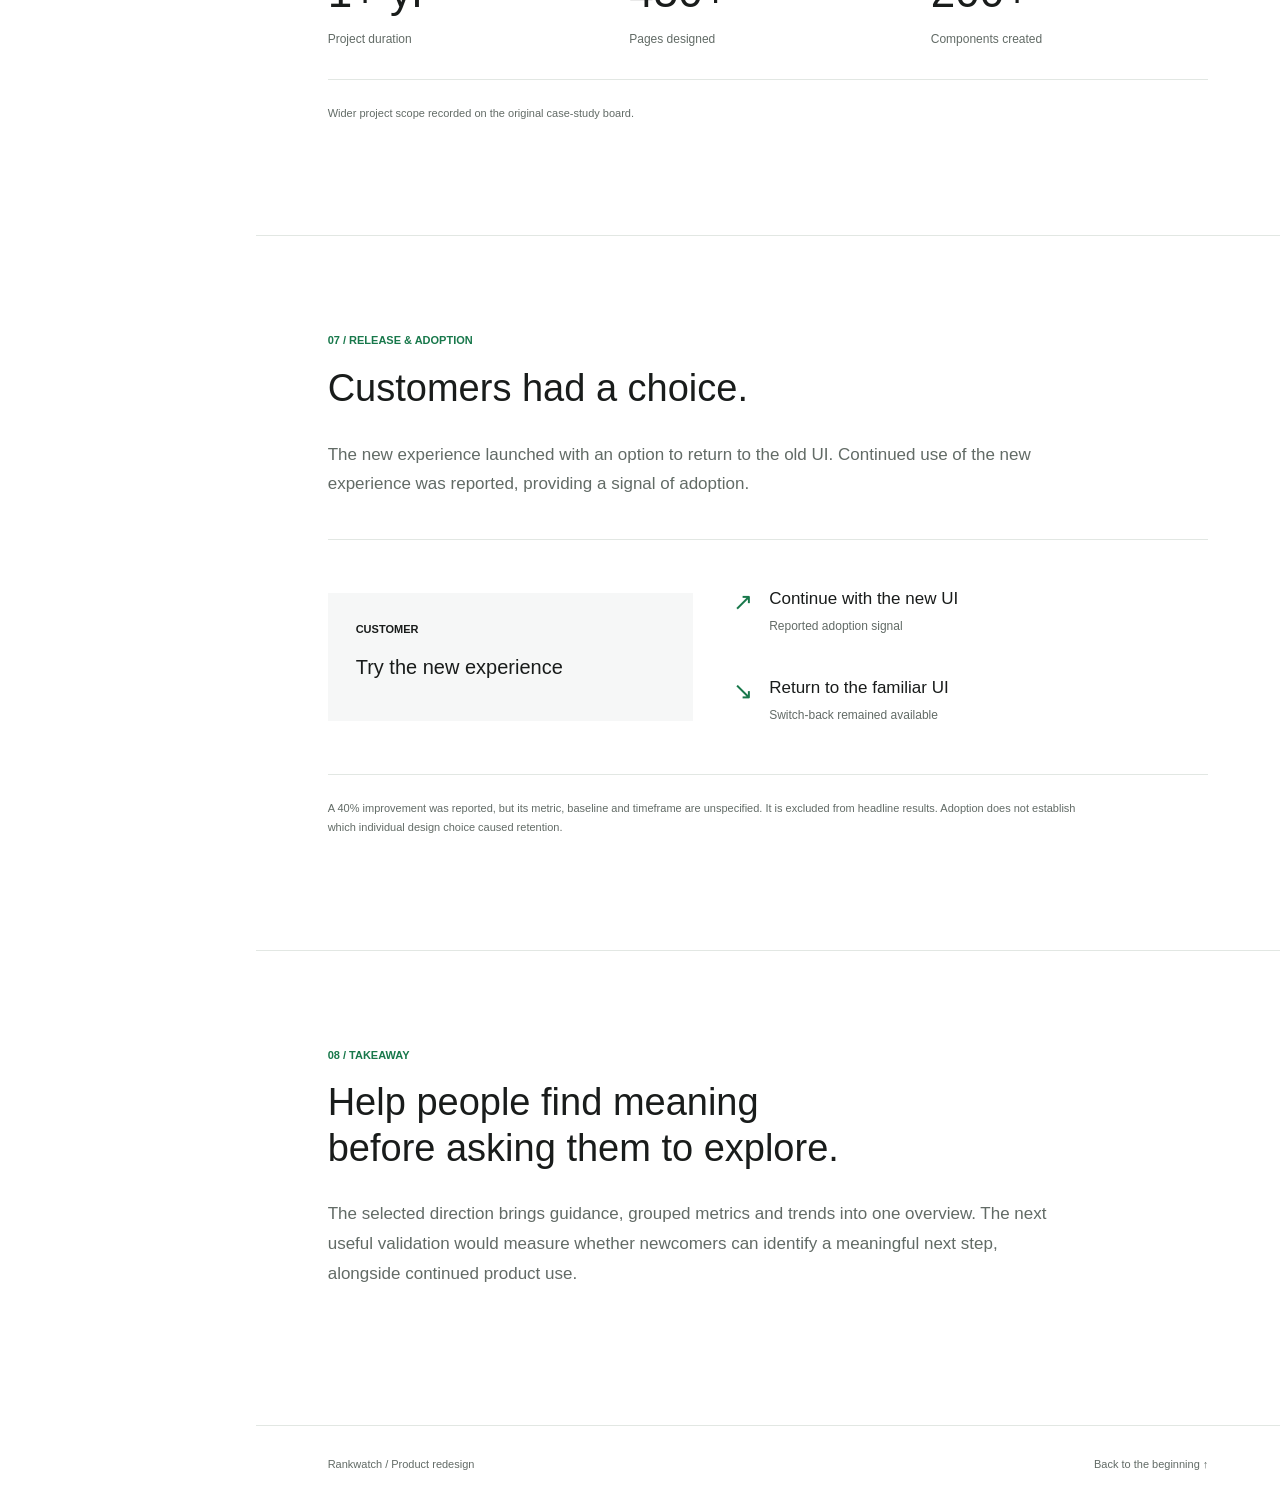
==== commit fd241568: "Update index.html" ====
--- a/index.html
+++ b/index.html
@@ -10,7 +10,7 @@
 <p class="label accent">01 / Overview</p><h1>Customers came for the price.<br><span>Give them <span class="pen-underline">a reason to stay.</span></span></h1>
 <p class="lead">Rankwatch's affordability attracted customers. A difficult experience was contributing to customer loss. The redesign focused on helping people understand their SEO data, even without specialist knowledge.</p>
 <div class="project-facts"><div><span class="label">Challenge</span><p>Make domain research approachable</p></div><div><span class="label">Wider scope</span><p>450+ pages · 200+ components</p></div><div><span class="label">Release</span><p>New UI, with a way back</p></div></div>
-<figure class="product-image hero-image"><a href="assets/domain-research.png" target="_blank" rel="noopener"><img src="assets/domain-overview-crop.jpg" alt="Selected Domain Research screen with guidance, grouped metrics and trends" fetchpriority="high"></a><figcaption><span>Selected Domain Research experience</span><a href="assets/domain-research.png" target="_blank" rel="noopener">Full screen ↗</a></figcaption></figure>
+<figure class="product-image hero-image"><a href="assets/domain-research.png" target="_blank" rel="noopener"><img src="assets/domain-research.png" alt="Selected Domain Research screen with guidance, grouped metrics and trends" fetchpriority="high"></a><figcaption><span>Selected Domain Research experience</span><a href="assets/domain-research.png" target="_blank" rel="noopener">Full screen ↗</a></figcaption></figure>
 <div class="snapshot"><div><span class="label">Problem</span><p>Getting customers in was easier than keeping them.</p></div><div><span class="label">Design response</span><p>Guidance, meaningful groups and clearer trends.</p></div><div><span class="label">Reported signal</span><p>Users stayed with the new UI despite a switch-back option.</p></div></div>
 </section>
 <section id="problem" class="chapter"><p class="label accent">02 / The problem</p><h2>Useful data still needs to make sense.</h2><p class="intro">Domain Research shows how a website performs in search. For a business user, the real question is what those numbers mean for their website.</p>
@@ -45,7 +45,7 @@
 <article class="design-study selected-study">
 <div class="study-heading"><span class="sketch-index">03</span><div><p class="label accent">Selected direction</p><h3>Give people <span class="pen-underline">a place to start.</span></h3></div></div>
 <figure class="annotated-study">
-<div class="study-crop final-study-crop"><a href="assets/domain-research.png" target="_blank" rel="noopener"><img src="assets/domain-overview-crop.jpg" alt="Selected overview with suggestions, grouped organic and paid metrics and two larger trend charts" loading="lazy"></a></div>
+<div class="study-crop final-study-crop"><a href="assets/domain-research.png" target="_blank" rel="noopener"><img src="assets/domain-research.png" alt="Selected overview with suggestions, grouped organic and paid metrics and two larger trend charts" loading="lazy"></a></div>
 <div class="margin-note note-final">A starting point.<br>Then the bigger picture.</div>
 <svg class="sketch-overlay" viewBox="0 0 1000 500" preserveAspectRatio="none" aria-hidden="true"><path d="M165 78 C245 66 230 124 192 116 C158 105 194 78 228 111 C251 138 229 160 211 179"/><path d="m211 161 -3 20 18 -7"/><path d="M425 180 C465 170 565 172 593 187 L591 278 C546 291 459 282 424 288 C429 248 421 214 425 180"/><path d="M433 287 C476 295 549 291 585 283"/></svg>
 <figcaption>Selected Domain Research overview / inspect the full screen by opening the image</figcaption>
